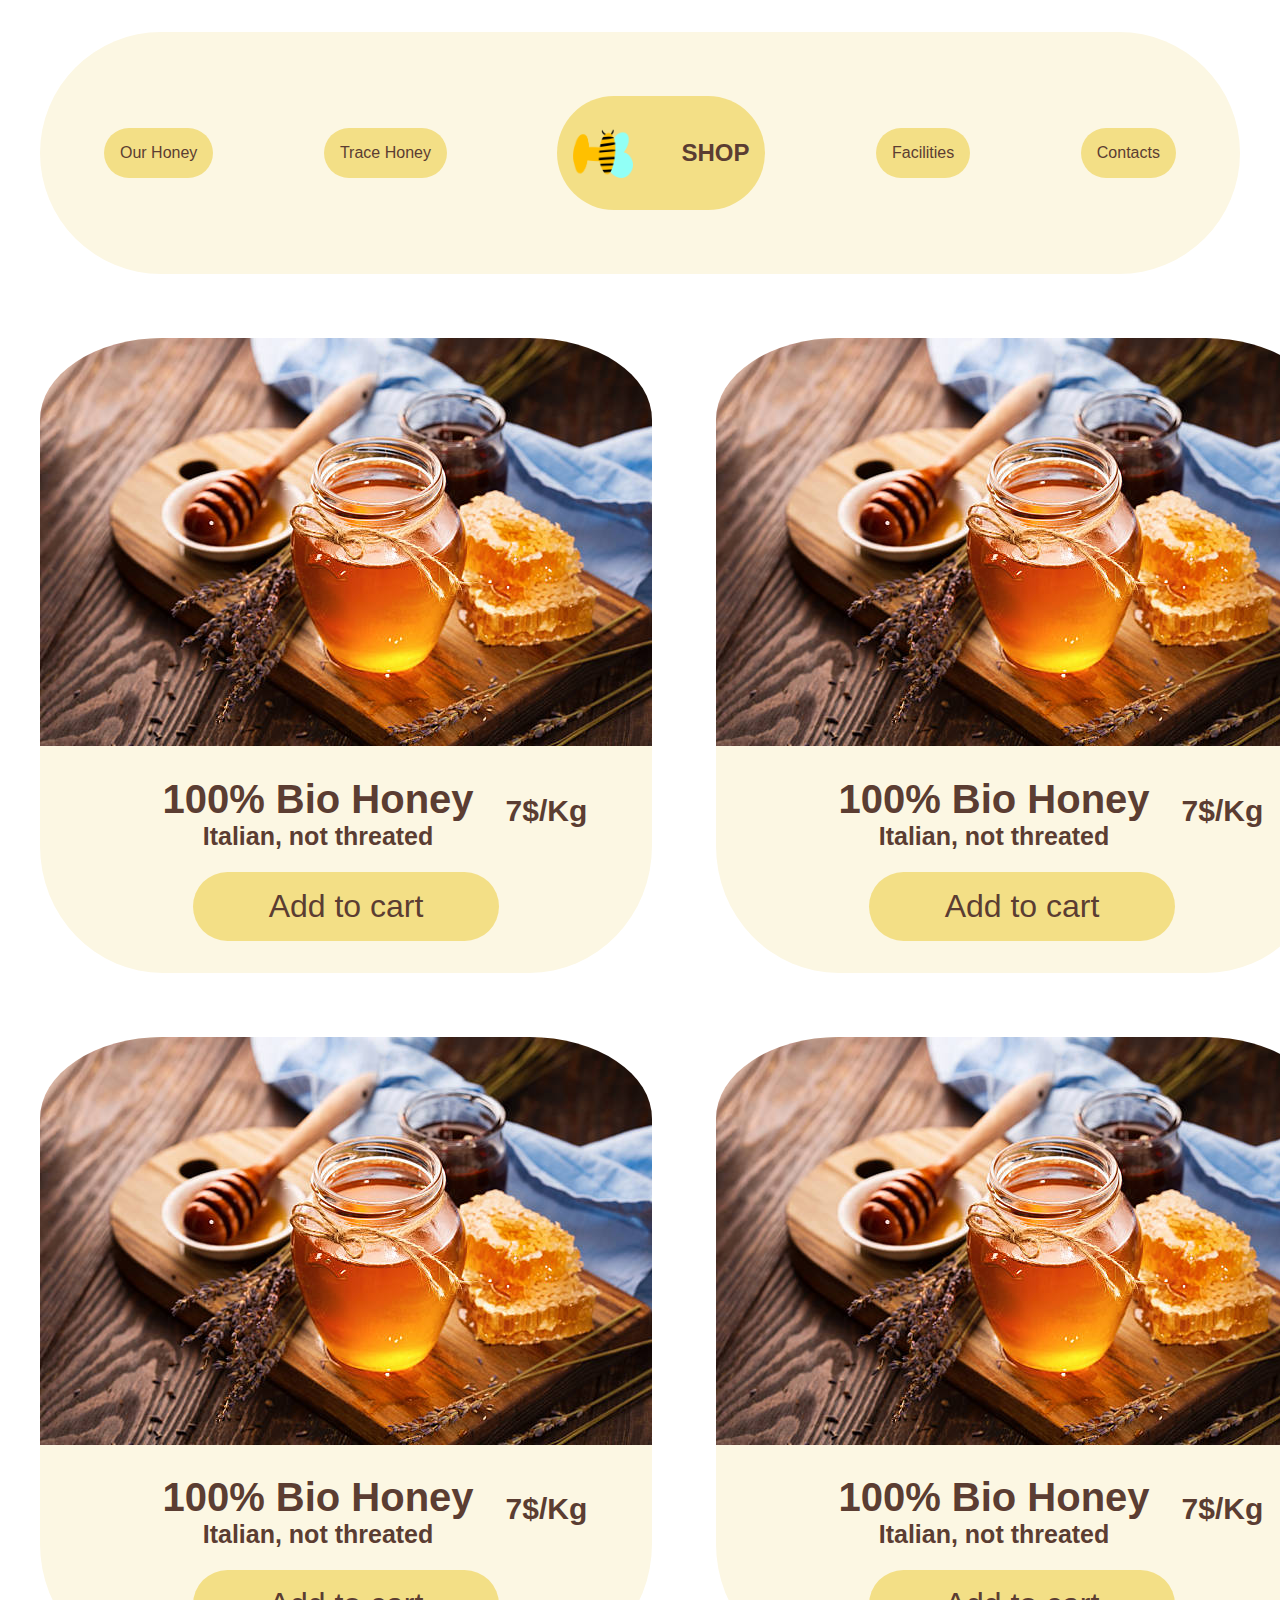
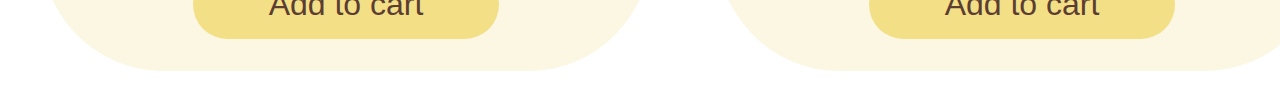
==== layoutfinale/indexlayout.html @ 5e06a002 "updates" ====
<!DOCTYPE html>
<html lang="en">
  <head>
    <meta charset="UTF-8" />
    <meta name="viewport" content="width=device-width, initial-scale=1.0" />
    <title>Document</title>
    <link rel="stylesheet" href="/layoutfinale/stylelayout.css" />
  </head>
  <body>
    <header>
      <div>
        <button>Our Honey</button>
      </div>
      <div>
        <button>Trace Honey</button>
      </div>
      <div>
        <button class="mainButton">
          <img src="../assets/logo.png" alt="logo" width="60px" />SHOP
        </button>
      </div>
      <div>
        <button>Facilities</button>
      </div>
      <div>
        <button>Contacts</button>
      </div>
    </header>

    <main>
      <div class="cards">
        <div class="main">
          <div>
            <img class="cardimage" src="/assets/honey.jpg" alt="honey" />
          </div>
          <div class="padre">
            <div class="figlio1">
              <h1>100% Bio Honey</h1>
              <h2>Italian, not threated</h2>
            </div>
            <div class="figlio2">
              <h3>7$/Kg</h3>
            </div>
          </div>

          <div>
            <button class="addbutton">Add to cart</button>
          </div>
        </div>
        <div class="main">
          <div>
            <img class="cardimage" src="/assets/honey.jpg" alt="honey" />
          </div>
          <div class="padre">
            <div class="figlio1">
              <h1>100% Bio Honey</h1>
              <h2>Italian, not threated</h2>
            </div>
            <div class="figlio2">
              <h3>7$/Kg</h3>
            </div>
          </div>

          <div>
            <button class="addbutton">Add to cart</button>
          </div>
        </div>
      </div>
      <div class="cards2">
        <div class="main">
          <div>
            <img class="cardimage" src="/assets/honey.jpg" alt="honey" />
          </div>
          <div class="padre">
            <div class="figlio1">
              <h1>100% Bio Honey</h1>
              <h2>Italian, not threated</h2>
            </div>
            <div class="figlio2">
              <h3>7$/Kg</h3>
            </div>
          </div>

          <div>
            <button class="addbutton">Add to cart</button>
          </div>
        </div>

        <div class="main">
          <div>
            <img class="cardimage" src="/assets/honey.jpg" alt="honey" />
          </div>
          <div class="padre">
            <div class="figlio1">
              <h1>100% Bio Honey</h1>
              <h2>Italian, not threated</h2>
            </div>
            <div class="figlio2">
              <h3>7$/Kg</h3>
            </div>
          </div>

          <div>
            <button class="addbutton">Add to cart</button>
          </div>
        </div>
      </div>
    </main>
  </body>
</html>
---- layoutfinale/stylelayout.css ----
header{
    display: flex;
    align-items: center;
    justify-content: space-between;
    background-color:#fcf7e3;
    padding: 4rem;
    border-radius: 300px;
    gap: 2rem;
    margin: 2rem;
   
}
button {
    color:#5b3d32 ;
    background-color:#f3df86 ;
    border: none;
    border-radius: 60px;
    font-size: 1rem;
    padding: 1rem;
}
.mainButton{
    font-size:1.5rem;
    display: flex;
    align-items: center;
    gap:2rem;
    font-weight: bold;
}
.mainButton img {
    padding: 1rem;  
    padding-left: 0;
}



.main {
    display: flex;
    text-align: center;
    flex-direction: column;
    background-color:#fcf7e3;
    border-radius: 20%;
    width: auto;
    padding-bottom: 2rem;
    color:#5b3d32;
    font-family: Arial, Helvetica, sans-serif;
    margin:2rem
    
   
    
    
}
.cardimage{
    width: auto;
    border-top-left-radius: 20%;
    border-top-right-radius: 20%;

}

.padre {
    display:flex;
    align-items: center;
    gap: 2rem;
    margin-left: 20%;   
    
}

h1 {
    font-size: 40px;
    margin-bottom: 0;
}
h2 {
    font-size: 25px;
    margin-top: 0;
}
h3 {
    font-size: 30px;
    
}
.addbutton {
    width:50%;
    margin-bottom: 0%;
    color:#5b3d32 ;
    background-color:#f3df86 ;
    border: none;
    border-radius: 60px;
    font-size: 2rem;
    padding: 1rem;
}

.cards {
display: flex;
align-items: center;
flex-direction: row;
width: 100%;


}
.cards2 {
    display: flex;
    align-items: center;
    flex-direction: row;
    width: 100%;
    

}

@media screen and (min-widht: 1200px) {

}
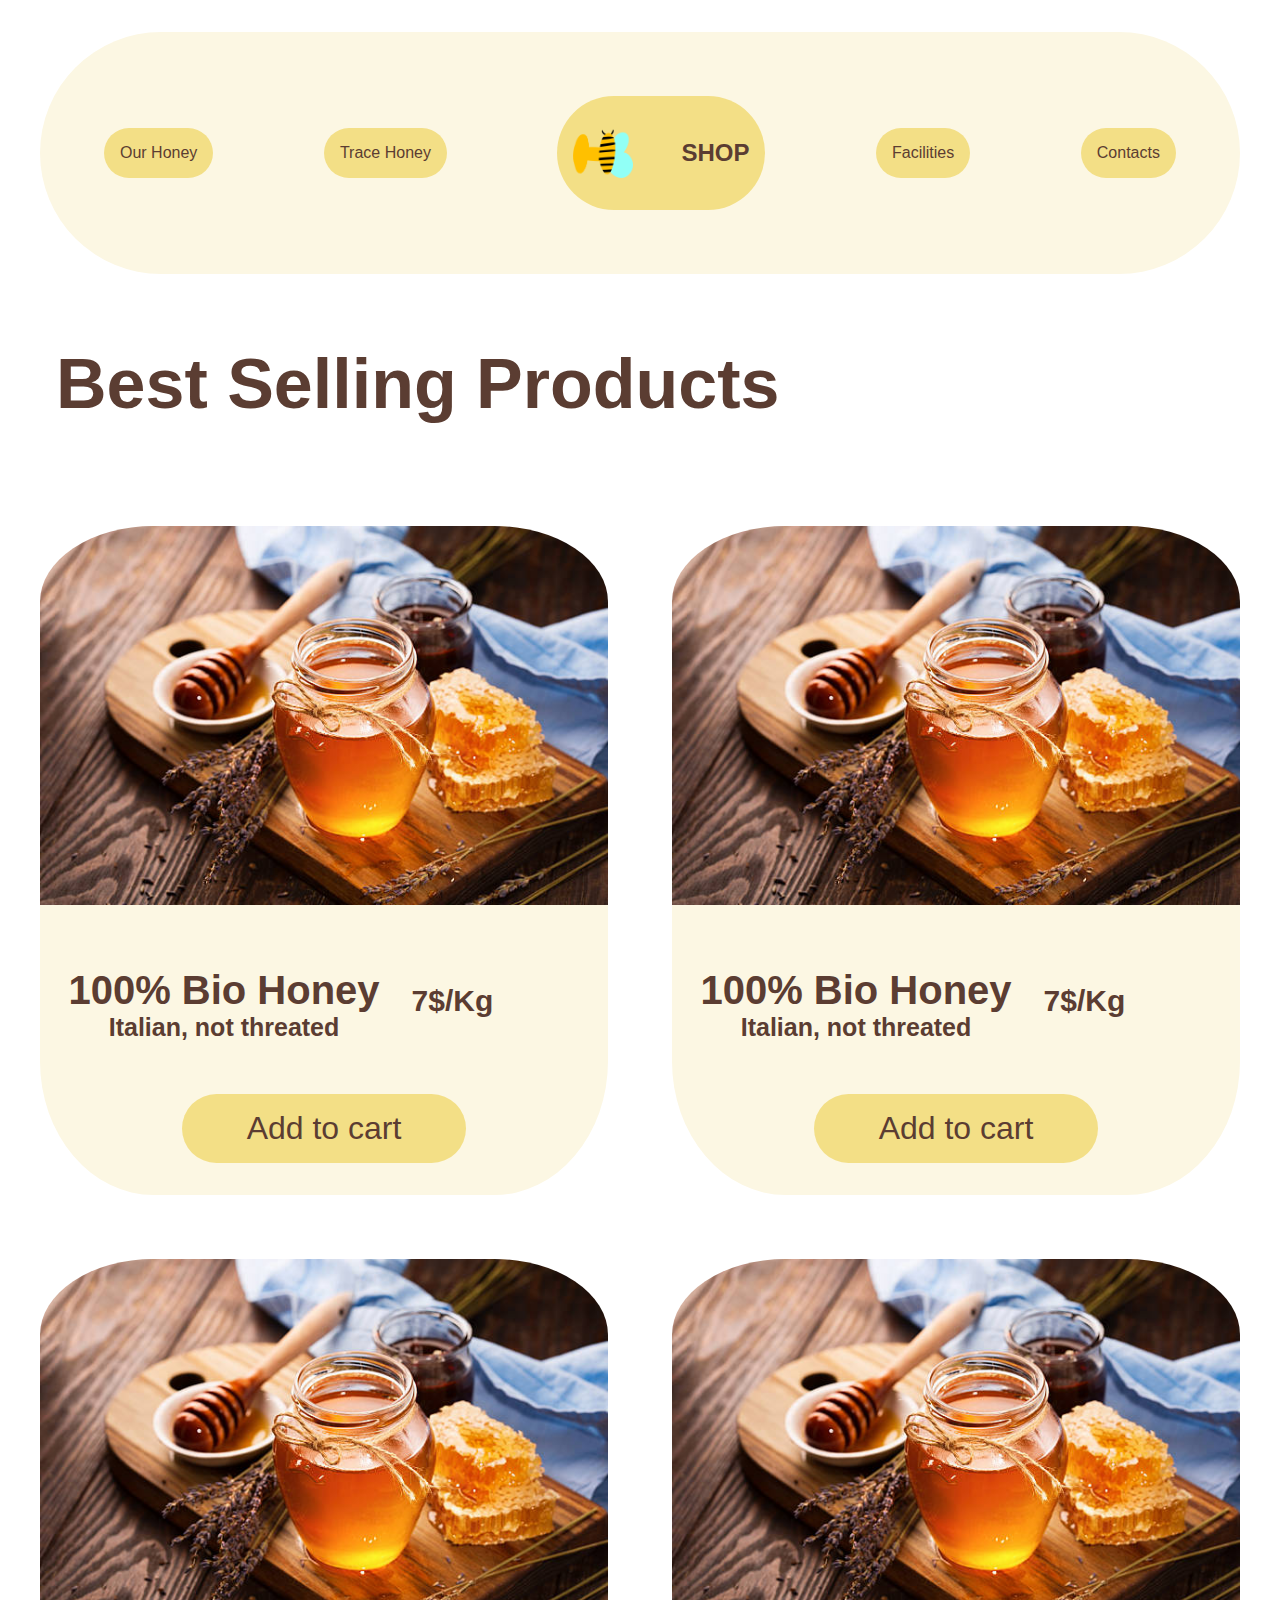
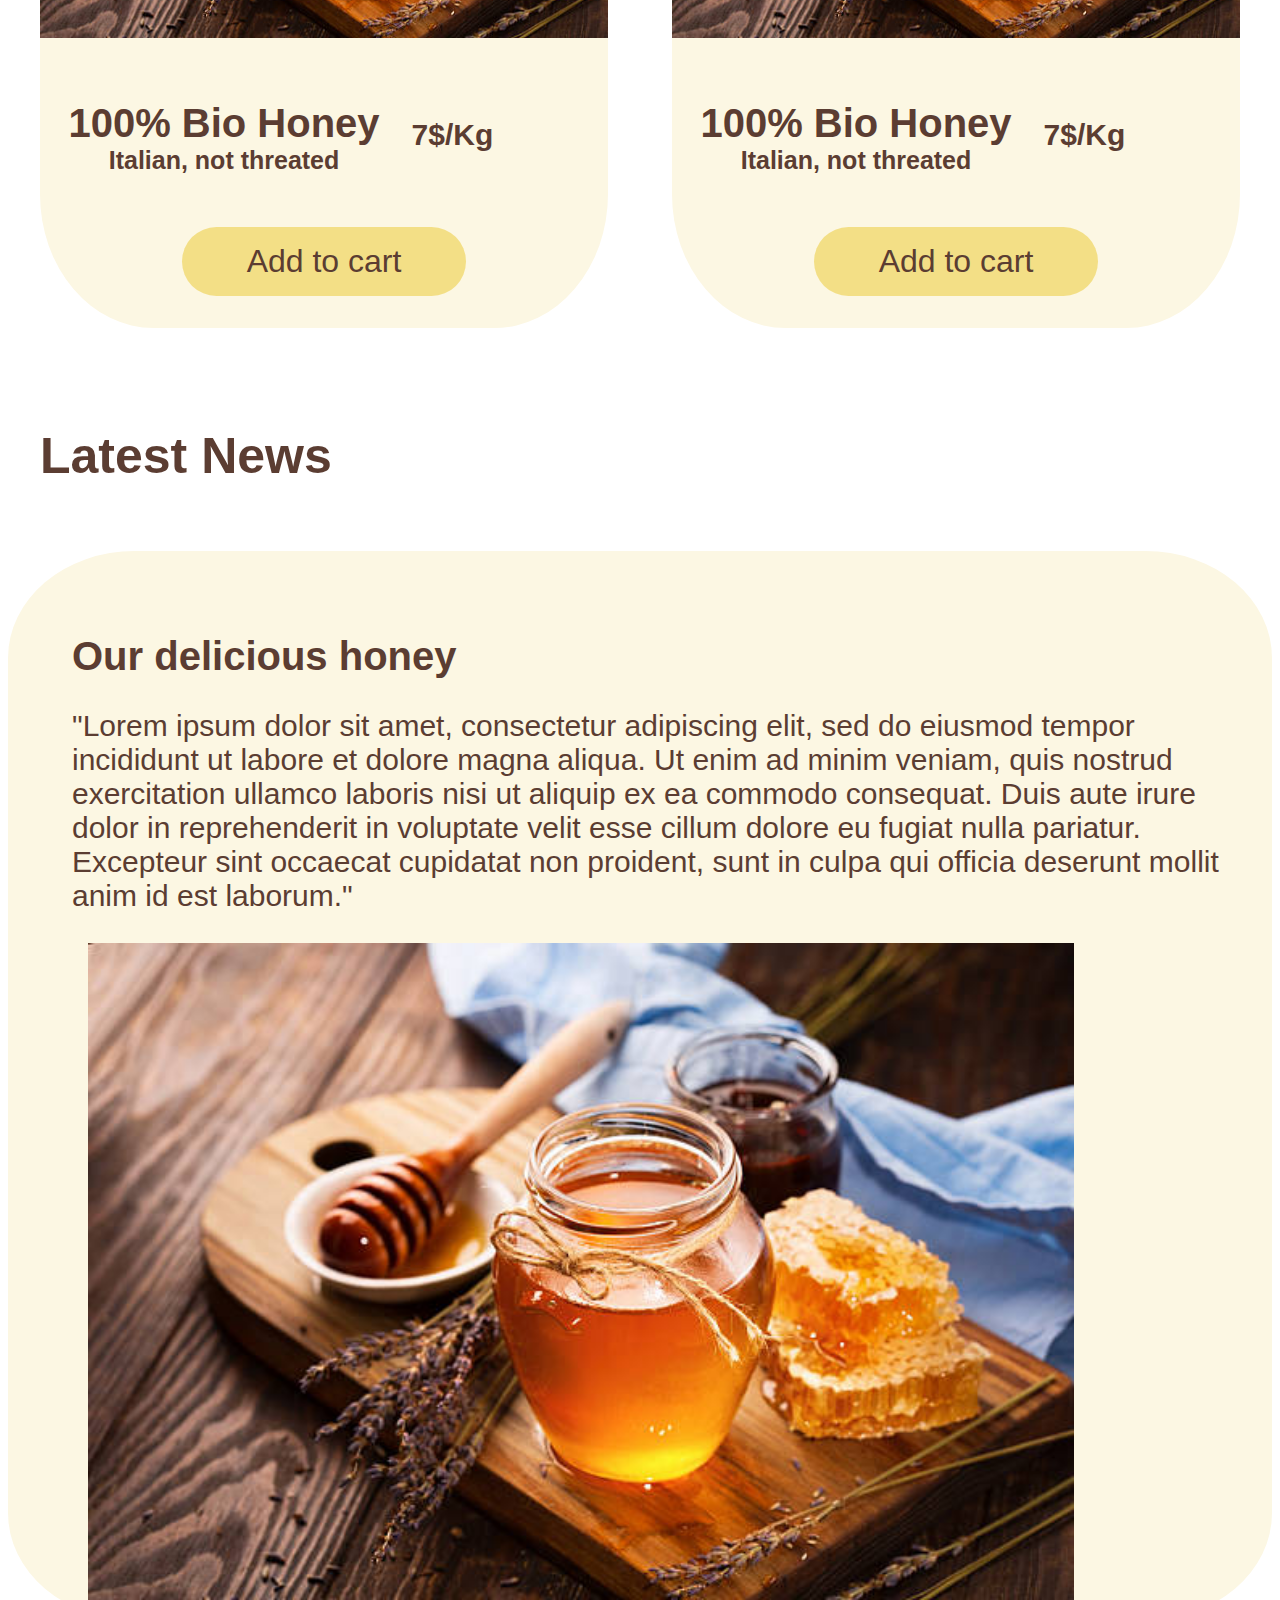
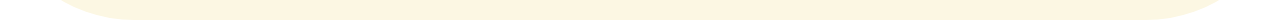
==== commit 8275bd30: "updates" ====
--- a/layoutfinale/indexlayout.html
+++ b/layoutfinale/indexlayout.html
@@ -28,6 +28,9 @@
     </header>
 
     <main>
+      <p class="title">
+        Best Selling Products
+      </p>
       <div class="cards">
         <div class="main">
           <div>
@@ -105,6 +108,16 @@
           </div>
         </div>
       </div>
+      <div>
+        <h4 class="endPage">Latest News</h4>
+        <div class="divEndPage">
+        <h5> Our delicious honey</h5>
+        <p>"Lorem ipsum dolor sit amet, consectetur adipiscing elit, sed do eiusmod tempor incididunt ut labore et dolore magna aliqua. Ut enim ad minim veniam, quis nostrud exercitation ullamco laboris nisi ut aliquip ex ea commodo consequat. Duis aute irure dolor in reprehenderit in voluptate velit esse cillum dolore eu fugiat nulla pariatur. Excepteur sint occaecat cupidatat non proident, sunt in culpa qui officia deserunt mollit anim id est laborum."</p>
+        <img src="/assets/honey.jpg" alt="honey">
+      </div>
+
+        
+      </div>
     </main>
   </body>
 </html>
--- a/layoutfinale/stylelayout.css
+++ b/layoutfinale/stylelayout.css
@@ -10,6 +10,13 @@
     gap: 2rem;
     margin: 2rem;
    
+}
+.title {
+    font-size: 70px;
+    margin-left: 3rem;
+    font-weight: bold;
+    color:#5b3d32;
+    font-family: Arial, Helvetica, sans-serif;
 }
 button {
     color:#5b3d32 ;
@@ -39,20 +46,25 @@
     flex-direction: column;
     background-color:#fcf7e3;
     border-radius: 20%;
-    width: auto;
+    max-width: auto;;
     padding-bottom: 2rem;
     color:#5b3d32;
     font-family: Arial, Helvetica, sans-serif;
-    margin:2rem
-    
+    margin:2rem;
+    width: 50%;
+    gap: 2rem;
+    height: auto;
    
     
     
 }
 .cardimage{
-    width: auto;
+    max-width: 100%;
     border-top-left-radius: 20%;
     border-top-right-radius: 20%;
+    width: auto;
+
+
 
 }
 
@@ -60,7 +72,8 @@
     display:flex;
     align-items: center;
     gap: 2rem;
-    margin-left: 20%;   
+    margin-left: 5%;
+    margin-right: 5%;
     
 }
 
@@ -91,7 +104,7 @@
 display: flex;
 align-items: center;
 flex-direction: row;
-width: 100%;
+
 
 
 }
@@ -99,11 +112,45 @@
     display: flex;
     align-items: center;
     flex-direction: row;
-    width: 100%;
+    
     
 
 }
 
+h4{
+    font-size: 50px;
+    margin-left: 2rem;
+    font-weight: bold;
+    color:#5b3d32;
+    font-family: Arial, Helvetica, sans-serif;
+}
+h5{
+    font-size: 40px;
+    margin-left: 3rem;
+    font-weight: bold;
+    color:#5b3d32;
+    font-family: Arial, Helvetica, sans-serif;
+    margin-bottom: 0;
+}
+p {
+    font-size: 30px;
+    margin-left: 3rem;
+    color:#5b3d32;
+    font-family: Arial, Helvetica, sans-serif;
+}
+.divEndPage {  
+    background-color:#fcf7e3;
+    border-radius: 10%;
+    padding: 1rem;
+
+}
+.divEndPage img {
+    text-align: center;
+    width: 80%;
+    margin-left:4rem;
+ 
+
+}
 @media screen and (min-widht: 1200px) {
 
 }
